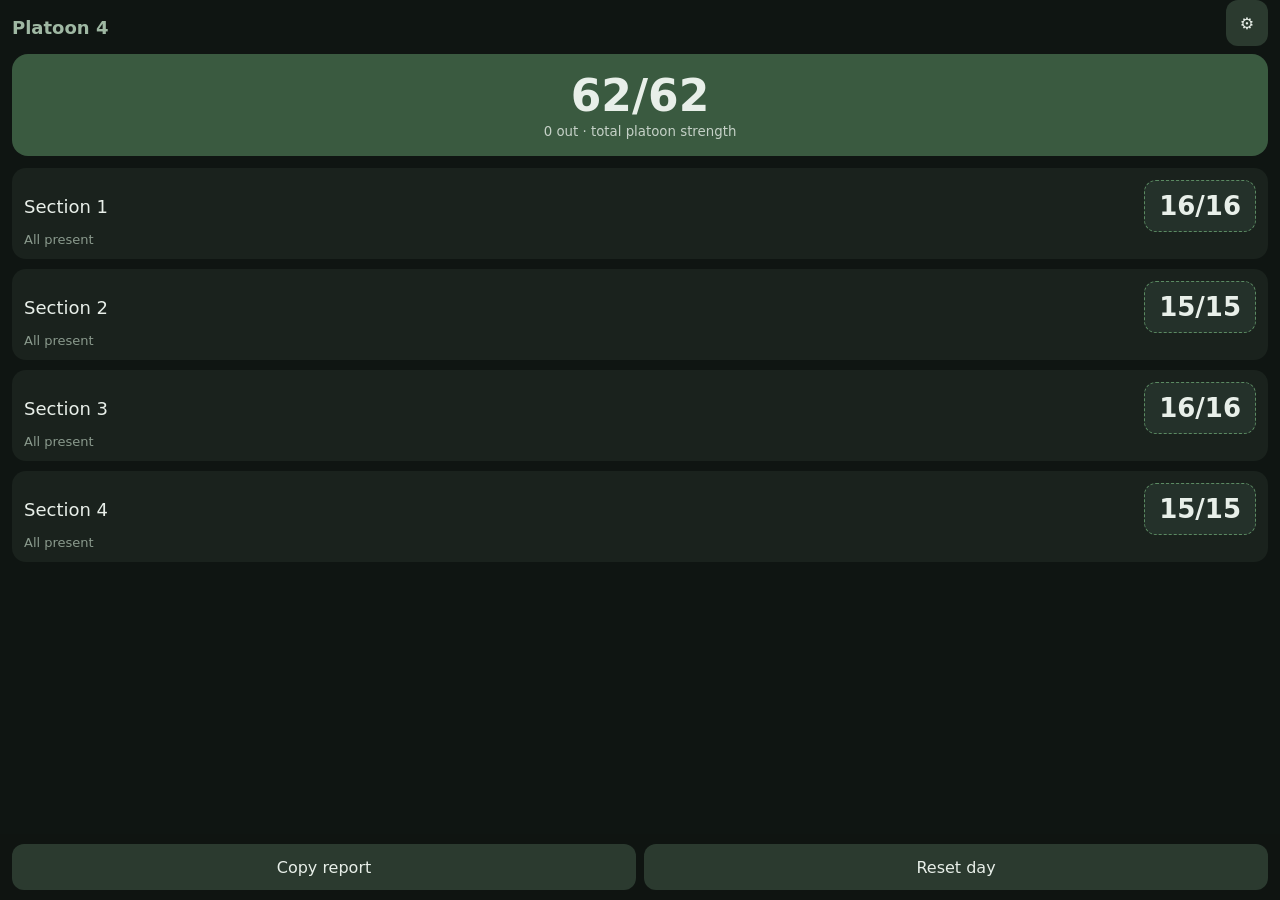
==== index.html @ 99249311 "Replace Remove buttons with trash icons. Replace index.html with the attached page, unchanged.  Co-a" ====
<!DOCTYPE html>
<html lang="en"><head>
<meta charset="utf-8">
<meta name="viewport" content="width=device-width,initial-scale=1,viewport-fit=cover">
<title>Strength Tracker</title>
<meta name="apple-mobile-web-app-capable" content="yes">
<meta name="mobile-web-app-capable" content="yes">
<meta name="apple-mobile-web-app-status-bar-style" content="black-translucent">
<meta name="apple-mobile-web-app-title" content="Strength">
<meta name="theme-color" content="#0f1512">
<link rel="icon" href="data:image/svg+xml,%3Csvg xmlns='http://www.w3.org/2000/svg' viewBox='0 0 100 100'%3E%3Crect width='100' height='100' rx='22' fill='%233a5a40'/%3E%3Ctext x='50' y='66' font-size='46' text-anchor='middle' fill='white' font-family='Arial' font-weight='bold'%3E15/16%3C/text%3E%3C/svg%3E">
<link rel="apple-touch-icon" href="data:image/svg+xml,%3Csvg xmlns='http://www.w3.org/2000/svg' viewBox='0 0 100 100'%3E%3Crect width='100' height='100' fill='%233a5a40'/%3E%3Ctext x='50' y='64' font-size='40' text-anchor='middle' fill='white' font-family='Arial' font-weight='bold'%3E15/16%3C/text%3E%3C/svg%3E">
<style>
*{box-sizing:border-box}body{margin:0;font-family:-apple-system,system-ui,sans-serif;background:#0f1512;color:#e8efe9;padding:env(safe-area-inset-top) 12px 90px}
h1{font-size:18px;margin:12px 0 4px;color:#9fb8a3}
.total{background:#3a5a40;border-radius:16px;padding:16px;text-align:center;margin:8px 0 12px}
.total b{font-size:44px;display:block}.total small{opacity:.8}
.sec{background:#1a221d;border-radius:14px;padding:12px;margin-bottom:10px}
.sh{display:flex;justify-content:space-between;align-items:center;font-size:18px}.sh b{font-size:26px}
.num{font-size:26px;font-weight:700;padding:6px 14px;min-height:52px;background:#24312a;border:1px dashed #5b8a62}
.tag{font-size:11px;background:#8a6d2b;border-radius:8px;padding:2px 6px;margin-left:6px;vertical-align:middle}
.step{display:flex;gap:8px;align-items:center}.step button{flex:0 0 52px;font-size:22px}.step input{text-align:center;font-size:22px}
.out{display:flex;justify-content:space-between;align-items:center;border-top:1px solid #2a352d;padding:8px 0;gap:8px}
.out span{flex:1}.muted{color:#8a9a8d;font-size:13px}
button{font:inherit;border:0;border-radius:12px;padding:12px 14px;min-height:46px;background:#2b3a2f;color:#e8efe9}
button.p{background:#5b8a62;color:#fff;font-weight:600}button.d{background:#6b2b2b}
.bar{position:fixed;left:0;right:0;bottom:0;display:flex;gap:8px;padding:10px 12px calc(10px + env(safe-area-inset-bottom));background:#0f1512ee}
.bar button{flex:1}
input{font:inherit;width:100%;padding:12px;border-radius:12px;border:1px solid #34443a;background:#111813;color:#fff;min-height:46px}
.chips{display:flex;flex-wrap:wrap;gap:8px;margin:10px 0}.chips button{padding:10px 12px}.chips .on{background:#5b8a62}
dialog{background:#1a221d;color:#e8efe9;border:0;border-radius:18px;width:min(94vw,480px);padding:16px}
dialog::backdrop{background:#000a}label{display:block;margin:10px 0 4px;color:#9fb8a3;font-size:14px}
.row{display:flex;gap:8px;align-items:center}.row>*{flex:1}textarea{width:100%;height:110px;font:13px monospace;background:#111813;color:#fff;border-radius:12px;padding:8px}
#toast{position:fixed;top:20px;left:50%;transform:translateX(-50%);background:#5b8a62;padding:10px 18px;border-radius:20px;display:none;z-index:9}
.trash{display:inline-flex;align-items:center;justify-content:center;width:44px;height:44px;padding:0;color:#e5736b}
</style></head><body>
<div class="row"><h1 id="title">Strength Tracker</h1><button style="flex:0" onclick="openSetup()">⚙︎</button></div>
<div class="total"><b id="tot">0/0</b><small id="totsub"></small></div>
<div id="secs"></div>
<div class="bar"><button onclick="copyReport()">Copy report</button><button onclick="resetDay()">Reset day</button></div>
<div id="toast"></div>



<dialog id="edD"><form method="dialog" onsubmit="return false">
<h1 id="edT" style="margin-top:0">Section</h1>
<label>Present</label><div class="step"><button onclick="stepE(-1)">−</button><input id="ep" inputmode="numeric" onchange="setP(this.value)"><button onclick="stepE(1)">+</button><span id="etot" style="flex:0 0 auto;font-size:22px;white-space:nowrap">/ 16</span></div>
<div class="muted" id="eauto" style="margin-top:8px"></div>
<div id="ewarn" style="display:none;margin-top:8px;color:#f0c674;font-weight:600"></div>
<label>Out</label><div id="eout"></div>
<label>Add person</label>
<div class="row"><input id="aid" inputmode="numeric" autocomplete="off" placeholder="Man no. e.g. 10" oninput="idHint()" style="flex:2"><button class="p" onclick="addOut()">Add</button></div>
<div class="muted" id="ahint">&nbsp;</div>
<div class="chips" id="chips"></div>
<input id="aother" placeholder="Other reason" style="display:none">
<div class="row" style="margin-top:14px"><button onclick="clearAdj()">Clear</button><button onclick="edD.close()">Cancel</button><button class="p" onclick="saveEdit()">Save</button></div>
</form></dialog>
<dialog id="setD"><form method="dialog" onsubmit="return false">
<label>Platoon number</label><input id="splt" inputmode="numeric">
<label>Sections (number → total strength)</label><div id="slist"></div>
<button onclick="addSec()" style="margin-top:8px">+ Add section</button>
<label>Share setup code (others paste this into Import)</label>
<textarea id="scode" readonly onclick="this.select()"></textarea>
<div class="row"><button onclick="copyText(scode.value,'Code copied')">Copy code</button><button onclick="doImport()">Import code</button></div>
<div class="row" style="margin-top:14px"><button onclick="setD.close()">Cancel</button><button class="p" onclick="saveSetup()">Save</button></div>
</form></dialog>

<script>
const KEY='strengthTracker.v1',REASONS=['MC','Ammo','Physio','Break','Other'];
let S=load(),reason='MC',tmpSecs=[];
function load(){try{const s=JSON.parse(localStorage.getItem(KEY));if(s&&s.sections)return s}catch(e){}return{platoon:4,sections:[{n:1,total:16},{n:2,total:15},{n:3,total:16},{n:4,total:15}],out:[]}}
function save(){localStorage.setItem(KEY,JSON.stringify(S))}
function esc(t){return String(t).replace(/[&<>"]/g,c=>({'&':'&amp;','<':'&lt;','>':'&gt;','"':'&quot;'}[c]))}
function secOf(id){return +String(id)[1]}
function outsOf(n){return S.out.filter(o=>secOf(o.id)===n)}
function autoP(sec){return Math.max(0,sec.total-outsOf(sec.n).length)}
function present(sec){const a=(S.adj||{})[sec.n],au=autoP(sec);return a==null?au:Math.max(0,Math.min(a,au))}
let edN=null,pend=null;
function curSec(){return S.sections.find(x=>x.n===edN)}
function openEdit(n){edN=n;const s=curSec();pend=present(s);edT.textContent='Section '+n;etot.textContent='/ '+s.total;aid.value='';aother.value='';reason='MC';drawChips();drawEd();edD.showModal()}
function drawEd(){const s=curSec(),au=autoP(s);pend=Math.max(0,Math.min(pend,au));ep.value=pend;eauto.textContent='Auto: '+au;
 const un=au-pend;ewarn.style.display=un>0?'block':'none';ewarn.textContent=un+' not accounted for - add IDs';
 const o=outsOf(edN);eout.innerHTML=o.length?o.map(x=>`<div class="out"><span><b>${esc(x.id)}</b> ${esc(x.reason)}${x.time?` <span class="muted">${esc(x.time)}</span>`:''}</span><button onclick="edBack('${esc(x.id)}')" class="trash" aria-label="Remove" title="Remove"><svg width="20" height="20" viewBox="0 0 24 24" fill="none" stroke="currentColor" stroke-width="2" stroke-linecap="round" stroke-linejoin="round" aria-hidden="true"><path d="M3 6h18"/><path d="M8 6V4a2 2 0 0 1 2-2h4a2 2 0 0 1 2 2v2"/><path d="M19 6l-1 14a2 2 0 0 1-2 2H8a2 2 0 0 1-2-2L5 6"/><path d="M10 11v6"/><path d="M14 11v6"/></svg></button></div>`).join(''):'<div class="muted">Nobody out</div>';idHint()}
function setP(v){pend=Math.max(0,Math.min(parseInt(v)||0,autoP(curSec())));drawEd();if(autoP(curSec())>pend)aid.focus()}
function stepE(d){setP(pend+d)}
function commitAdj(){const s=curSec();S.adj=S.adj||{};if(pend>=autoP(s))delete S.adj[edN];else S.adj[edN]=pend;save();render()}
function saveEdit(){commitAdj();edD.close()}
function clearAdj(){if(S.adj)delete S.adj[edN];pend=autoP(curSec());save();render();drawEd()}
function edId(v){v=v.replace(/\D/g,'');if(v.length===1)v='0'+v;if(v.length===2)v=''+S.platoon+edN+v;else if(v.length===3)v=S.platoon+v;return v.length===4?v:null}
function idHint(){const id=edId(aid.value);let m='&nbsp;';if(id){m=secOf(id)!==edN?'⚠ '+id+' is not section '+edN:id[0]!=String(S.platoon)?'⚠ Not platoon '+S.platoon:`→ ${id}`+(S.out.some(o=>o.id===id)?' (already out)':'')}ahint.innerHTML=m}
function addOut(){const id=edId(aid.value);if(!id)return toast('Enter man number');if(secOf(id)!==edN||id[0]!=String(S.platoon))return toast(id+' is not in section '+edN);if(S.out.some(o=>o.id===id))return toast(id+' already out');
 const r=reason==='Other'?(aother.value.trim()||'Other'):reason.toLowerCase();const s=curSec(),un=autoP(s)-pend;
 S.out.push({id,reason:r,time:''});S.out.sort((a,b)=>a.id.localeCompare(b.id));
 if(un<=0)pend=autoP(s); /* no unaccounted slot: present drops by 1 */
 commitAdj();aid.value='';aother.value='';drawEd();aid.focus()}
function edBack(id){const s=curSec(),un=autoP(s)-pend;S.out=S.out.filter(o=>o.id!==id);if(un<=0)pend=autoP(s);else pend+=0;pend=Math.min(pend+1,autoP(s));commitAdj();drawEd()}
function totals(){let p=0,t=0;S.sections.forEach(s=>{p+=present(s);t+=s.total});return[p,t]}
function render(){
 title.textContent='Platoon '+S.platoon;const[p,t]=totals();tot.textContent=p+'/'+t;totsub.textContent=(t-p)+' out · total platoon strength';
 secs.innerHTML=S.sections.map(s=>{const outs=S.out.filter(o=>secOf(o.id)===s.n);
 return `<div class="sec"><div class="sh"><span>Section ${s.n}${(S.adj||{})[s.n]!=null?'<span class="tag">edited</span>':''}</span><button class="num" onclick="openEdit(${s.n})">${present(s)}/${s.total}</button></div>`+
 (outs.length?outs.map(o=>`<div class="out"><span><b>${esc(o.id)}</b> ${esc(o.reason)}${o.time?` <span class="muted">${esc(o.time)}</span>`:''}</span><button onclick="back('${esc(o.id)}')" class="trash" aria-label="Remove" title="Remove"><svg width="20" height="20" viewBox="0 0 24 24" fill="none" stroke="currentColor" stroke-width="2" stroke-linecap="round" stroke-linejoin="round" aria-hidden="true"><path d="M3 6h18"/><path d="M8 6V4a2 2 0 0 1 2-2h4a2 2 0 0 1 2 2v2"/><path d="M19 6l-1 14a2 2 0 0 1-2 2H8a2 2 0 0 1-2-2L5 6"/><path d="M10 11v6"/><path d="M14 11v6"/></svg></button></div>`).join(''):'')+(present(s)<autoP(s)?`<div class="muted" style="color:#f0c674">${autoP(s)-present(s)} unaccounted (edited)</div>`:(outs.length?'':'<div class="muted">All present</div>'))+'</div>'}).join('')}
function drawChips(){chips.innerHTML=REASONS.map(r=>`<button class="${r===reason?'on':''}" onclick="reason='${r}';drawChips()">${r}</button>`).join('');aother.style.display=reason==='Other'?'block':'none'}
 const r=reason==='Other'?(aother.value.trim()||'Other'):reason.toLowerCase();
function back(id){S.out=S.out.filter(o=>o.id!==id);save();render()}
function report(){const lines=S.sections.map(s=>{const outs=S.out.filter(o=>secOf(o.id)===s.n);let l=present(s)+'/'+s.total;if(outs.length){const g=[];outs.forEach(o=>{const r=o.reason+(o.time?' ('+o.time+')':'');let e=g.find(x=>x.r===r);e?e.ids.push(o.id):g.push({r,ids:[o.id]})});l+=' - '+g.map(x=>x.ids.join(', ')+' '+x.r).join(', ')}return l});
 const[p,t]=totals(),d=new Date(),pad=n=>String(n).padStart(2,'0');
 return lines.join('\n')+`\n\nTotal: ${p}/${t}\n${pad(d.getDate())}/${pad(d.getMonth()+1)} ${pad(d.getHours())}${pad(d.getMinutes())}hrs`}
async function copyText(t,msg){try{await navigator.clipboard.writeText(t)}catch(e){const a=document.createElement('textarea');a.value=t;document.body.appendChild(a);a.select();document.execCommand('copy');a.remove()}toast(msg)}
async function copyReport(){const t=report();await copyText(t,'Report copied');if(navigator.share){try{await navigator.share({text:t})}catch(e){}}}
function resetDay(){if(confirm('Mark everyone present? Setup is kept.')){S.out=[];S.adj={};save();render()}}
function code(){return btoa(JSON.stringify({p:S.platoon,s:S.sections.map(s=>[s.n,s.total])}))}
function openSetup(){splt.value=S.platoon;tmpSecs=S.sections.map(s=>({...s}));drawSecs();scode.value=code();setD.showModal()}
function drawSecs(){slist.innerHTML=tmpSecs.map((s,i)=>`<div class="row" style="margin:6px 0"><input inputmode="numeric" value="${s.n}" onchange="tmpSecs[${i}].n=+this.value"><input inputmode="numeric" value="${s.total}" onchange="tmpSecs[${i}].total=+this.value"><button class="d" style="flex:0" onclick="tmpSecs.splice(${i},1);drawSecs()">✕</button></div>`).join('')}
function addSec(){tmpSecs.push({n:(tmpSecs.length?Math.max(...tmpSecs.map(s=>s.n)):0)+1,total:15});drawSecs()}
function saveSetup(){const p=parseInt(splt.value);if(!(p>=1&&p<=9))return toast('Platoon must be 1-9');const secsOk=tmpSecs.filter(s=>s.n>=1&&s.n<=9&&s.total>0).sort((a,b)=>a.n-b.n);
 S.platoon=p;S.sections=secsOk;S.out=S.out.filter(o=>String(o.id)[0]==String(p)&&secsOk.some(s=>s.n===secOf(o.id)));save();render();setD.close()}
function applyCode(c){c=c.trim();let o;try{o=JSON.parse(c)}catch(e){o=JSON.parse(atob(c))}
 if(o.platoon){S.platoon=o.platoon;S.sections=o.sections}else{S.platoon=o.p;S.sections=o.s.map(([n,total])=>({n,total}))}S.out=[];save();render()}
function doImport(){const c=prompt('Paste setup code');if(!c)return;try{applyCode(c);setD.close();toast('Setup loaded')}catch(e){toast('Invalid code')}}
function toast(m){const t=document.getElementById('toast');t.textContent=m;t.style.display='block';clearTimeout(t._h);t._h=setTimeout(()=>t.style.display='none',1600)}
render();
</script></body></html>
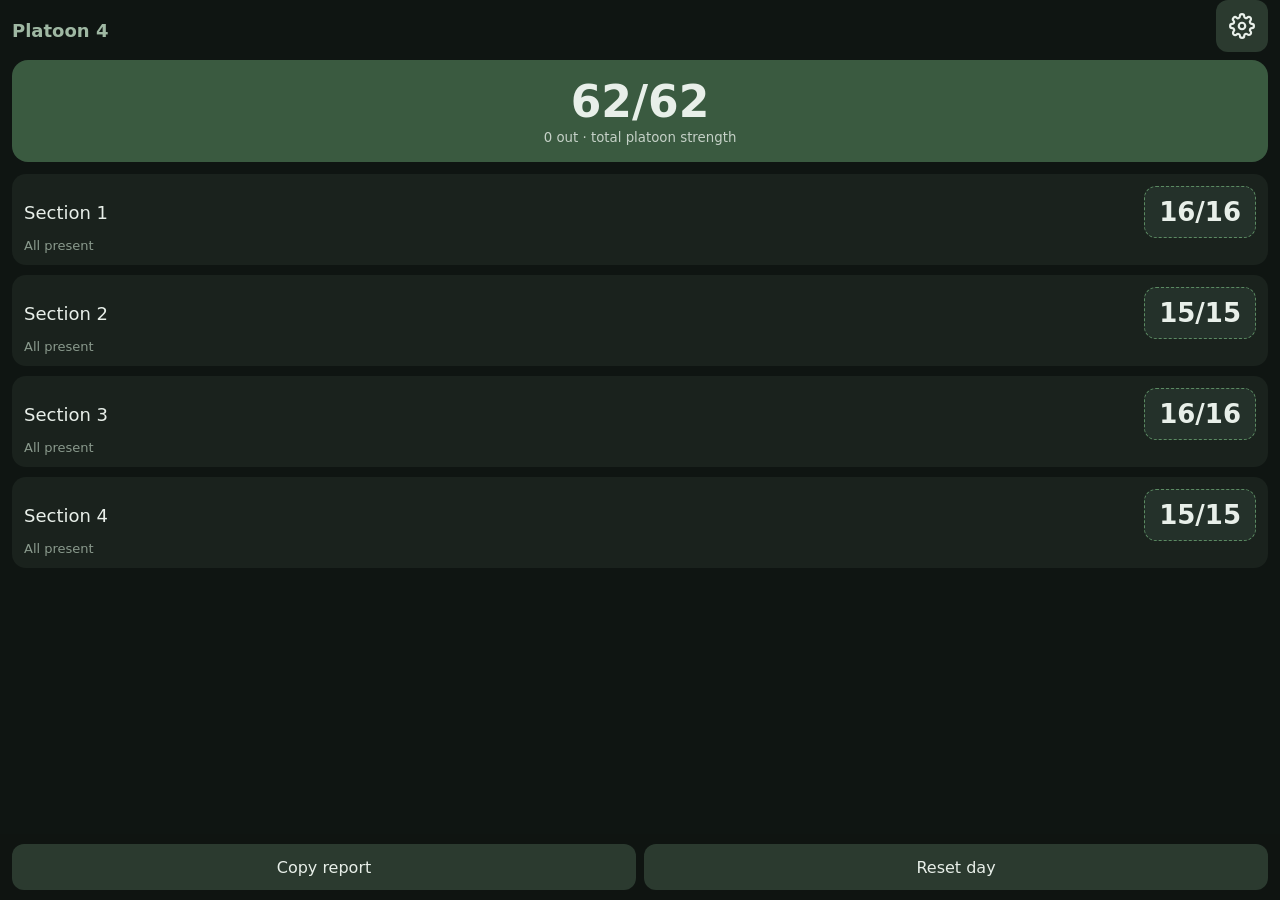
==== commit 457957e8: "Replace the settings character with a 52px gear icon. Replace index.html with the newer attached pag" ====
--- a/index.html
+++ b/index.html
@@ -33,8 +33,11 @@
 .row{display:flex;gap:8px;align-items:center}.row>*{flex:1}textarea{width:100%;height:110px;font:13px monospace;background:#111813;color:#fff;border-radius:12px;padding:8px}
 #toast{position:fixed;top:20px;left:50%;transform:translateX(-50%);background:#5b8a62;padding:10px 18px;border-radius:20px;display:none;z-index:9}
 .trash{display:inline-flex;align-items:center;justify-content:center;width:44px;height:44px;padding:0;color:#e5736b}
+.share{margin-top:16px;border-top:1px solid #2a3a2e;padding-top:12px}.share summary{cursor:pointer;color:#9fb8a4;padding:8px 0;font-size:15px}
+.nw{white-space:nowrap;font-size:15px;padding-left:6px;padding-right:6px}
+.gear{flex:0 0 52px;width:52px;height:52px;padding:0;display:inline-flex;align-items:center;justify-content:center}
 </style></head><body>
-<div class="row"><h1 id="title">Strength Tracker</h1><button style="flex:0" onclick="openSetup()">⚙︎</button></div>
+<div class="row"><h1 id="title">Strength Tracker</h1><button class="gear" aria-label="Settings" onclick="openSetup()"><svg width="26" height="26" viewBox="0 0 24 24" fill="none" stroke="currentColor" stroke-width="2" stroke-linecap="round" stroke-linejoin="round" aria-hidden="true"><circle cx="12" cy="12" r="3"/><path d="M19.4 15a1.65 1.65 0 0 0 .33 1.82l.06.06a2 2 0 1 1-2.83 2.83l-.06-.06a1.65 1.65 0 0 0-1.82-.33 1.65 1.65 0 0 0-1 1.51V21a2 2 0 1 1-4 0v-.09A1.65 1.65 0 0 0 9 19.4a1.65 1.65 0 0 0-1.82.33l-.06.06a2 2 0 1 1-2.83-2.83l.06-.06A1.65 1.65 0 0 0 4.68 15a1.65 1.65 0 0 0-1.51-1H3a2 2 0 1 1 0-4h.09A1.65 1.65 0 0 0 4.6 9a1.65 1.65 0 0 0-.33-1.82l-.06-.06a2 2 0 1 1 2.83-2.83l.06.06A1.65 1.65 0 0 0 9 4.68a1.65 1.65 0 0 0 1-1.51V3a2 2 0 1 1 4 0v.09a1.65 1.65 0 0 0 1 1.51 1.65 1.65 0 0 0 1.82-.33l.06-.06a2 2 0 1 1 2.83 2.83l-.06.06A1.65 1.65 0 0 0 19.4 9a1.65 1.65 0 0 0 1.51 1H21a2 2 0 1 1 0 4h-.09a1.65 1.65 0 0 0-1.51 1z"/></svg></button></div>
 <div class="total"><b id="tot">0/0</b><small id="totsub"></small></div>
 <div id="secs"></div>
 <div class="bar"><button onclick="copyReport()">Copy report</button><button onclick="resetDay()">Reset day</button></div>
@@ -53,15 +56,15 @@
 <div class="muted" id="ahint">&nbsp;</div>
 <div class="chips" id="chips"></div>
 <input id="aother" placeholder="Other reason" style="display:none">
-<div class="row" style="margin-top:14px"><button onclick="clearAdj()">Clear</button><button onclick="edD.close()">Cancel</button><button class="p" onclick="saveEdit()">Save</button></div>
+<div class="row" style="margin-top:14px"><button class="nw" onclick="clearAdj()">Reset section</button><button onclick="edD.close()">Cancel</button><button class="p" onclick="saveEdit()">Save</button></div>
 </form></dialog>
 <dialog id="setD"><form method="dialog" onsubmit="return false">
 <label>Platoon number</label><input id="splt" inputmode="numeric">
 <label>Sections (number → total strength)</label><div id="slist"></div>
 <button onclick="addSec()" style="margin-top:8px">+ Add section</button>
-<label>Share setup code (others paste this into Import)</label>
+<details class="share"><summary>Share with other ICs</summary><label>Setup code (others paste this into Import)</label>
 <textarea id="scode" readonly onclick="this.select()"></textarea>
-<div class="row"><button onclick="copyText(scode.value,'Code copied')">Copy code</button><button onclick="doImport()">Import code</button></div>
+<div class="row"><button type="button" onclick="copyText(scode.value,'Code copied')">Copy code</button><button type="button" onclick="doImport()">Import code</button></div></details>
 <div class="row" style="margin-top:14px"><button onclick="setD.close()">Cancel</button><button class="p" onclick="saveSetup()">Save</button></div>
 </form></dialog>
 
@@ -85,7 +88,7 @@
 function stepE(d){setP(pend+d)}
 function commitAdj(){const s=curSec();S.adj=S.adj||{};if(pend>=autoP(s))delete S.adj[edN];else S.adj[edN]=pend;save();render()}
 function saveEdit(){commitAdj();edD.close()}
-function clearAdj(){if(S.adj)delete S.adj[edN];pend=autoP(curSec());save();render();drawEd()}
+function clearAdj(){if(!confirm('Reset Section '+edN+' to full strength and remove everyone out?'))return;const rm=outsOf(edN);S.out=S.out.filter(o=>!rm.includes(o));if(S.adj)delete S.adj[edN];pend=autoP(curSec());save();render();drawEd()}
 function edId(v){v=v.replace(/\D/g,'');if(v.length===1)v='0'+v;if(v.length===2)v=''+S.platoon+edN+v;else if(v.length===3)v=S.platoon+v;return v.length===4?v:null}
 function idHint(){const id=edId(aid.value);let m='&nbsp;';if(id){m=secOf(id)!==edN?'⚠ '+id+' is not section '+edN:id[0]!=String(S.platoon)?'⚠ Not platoon '+S.platoon:`→ ${id}`+(S.out.some(o=>o.id===id)?' (already out)':'')}ahint.innerHTML=m}
 function addOut(){const id=edId(aid.value);if(!id)return toast('Enter man number');if(secOf(id)!==edN||id[0]!=String(S.platoon))return toast(id+' is not in section '+edN);if(S.out.some(o=>o.id===id))return toast(id+' already out');
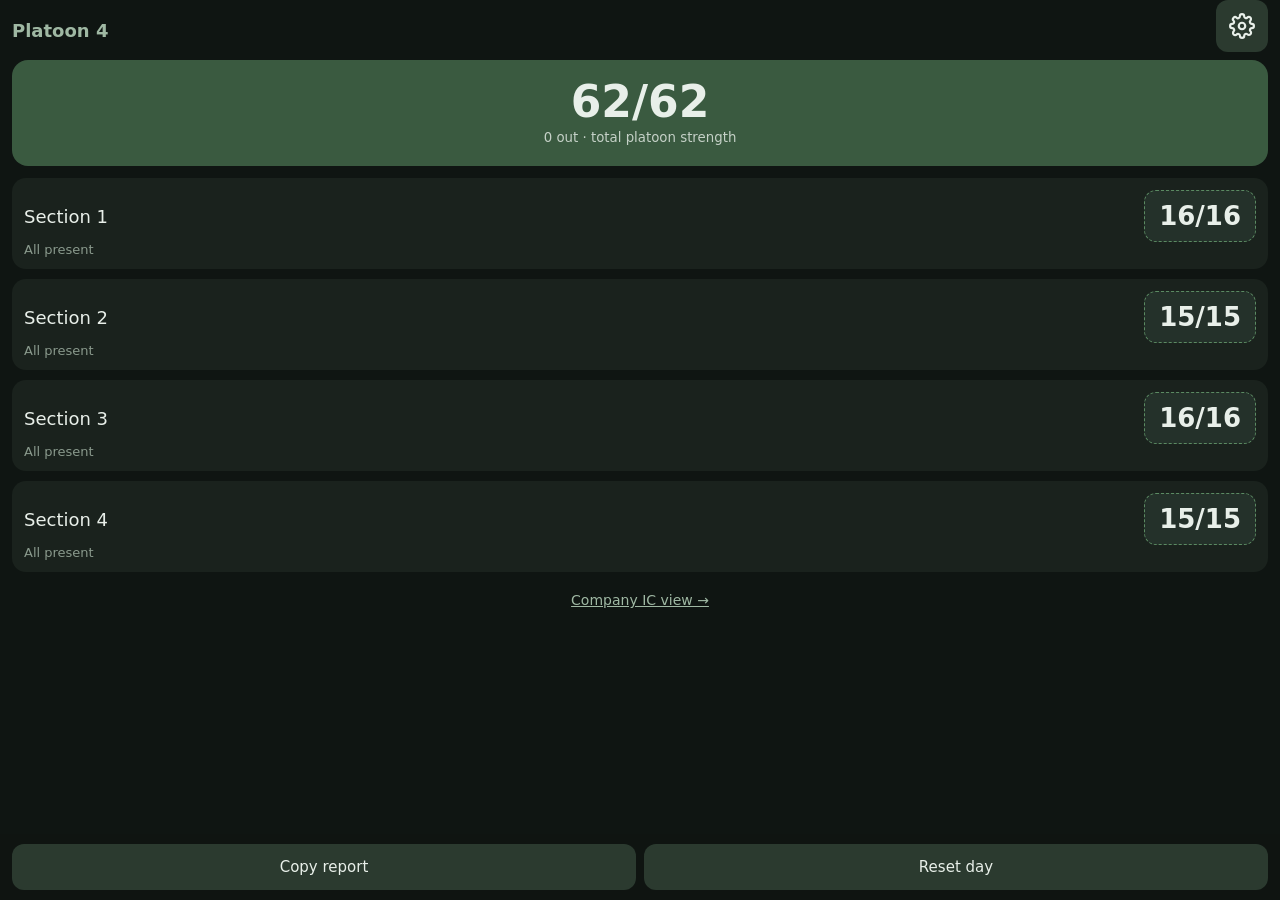
==== commit 202cc06a: "Add the company IC view and Send to company. Replace index.html and add company.html from the attach" ====
--- a/index.html
+++ b/index.html
@@ -25,7 +25,7 @@
 button{font:inherit;border:0;border-radius:12px;padding:12px 14px;min-height:46px;background:#2b3a2f;color:#e8efe9}
 button.p{background:#5b8a62;color:#fff;font-weight:600}button.d{background:#6b2b2b}
 .bar{position:fixed;left:0;right:0;bottom:0;display:flex;gap:8px;padding:10px 12px calc(10px + env(safe-area-inset-bottom));background:#0f1512ee}
-.bar button{flex:1}
+.bar button{flex:1;padding:12px 8px;font-size:15px}
 input{font:inherit;width:100%;padding:12px;border-radius:12px;border:1px solid #34443a;background:#111813;color:#fff;min-height:46px}
 .chips{display:flex;flex-wrap:wrap;gap:8px;margin:10px 0}.chips button{padding:10px 12px}.chips .on{background:#5b8a62}
 dialog{background:#1a221d;color:#e8efe9;border:0;border-radius:18px;width:min(94vw,480px);padding:16px}
@@ -35,12 +35,14 @@
 .trash{display:inline-flex;align-items:center;justify-content:center;width:44px;height:44px;padding:0;color:#e5736b}
 .share{margin-top:16px;border-top:1px solid #2a3a2e;padding-top:12px}.share summary{cursor:pointer;color:#9fb8a4;padding:8px 0;font-size:15px}
 .nw{white-space:nowrap;font-size:15px;padding-left:6px;padding-right:6px}
+.foot{text-align:center;margin:18px 0 8px}.foot a{color:#9fb8a3;font-size:14px}#sendSt{text-align:center;margin-top:-4px}
 .gear{flex:0 0 52px;width:52px;height:52px;padding:0;display:inline-flex;align-items:center;justify-content:center}
 </style></head><body>
 <div class="row"><h1 id="title">Strength Tracker</h1><button class="gear" aria-label="Settings" onclick="openSetup()"><svg width="26" height="26" viewBox="0 0 24 24" fill="none" stroke="currentColor" stroke-width="2" stroke-linecap="round" stroke-linejoin="round" aria-hidden="true"><circle cx="12" cy="12" r="3"/><path d="M19.4 15a1.65 1.65 0 0 0 .33 1.82l.06.06a2 2 0 1 1-2.83 2.83l-.06-.06a1.65 1.65 0 0 0-1.82-.33 1.65 1.65 0 0 0-1 1.51V21a2 2 0 1 1-4 0v-.09A1.65 1.65 0 0 0 9 19.4a1.65 1.65 0 0 0-1.82.33l-.06.06a2 2 0 1 1-2.83-2.83l.06-.06A1.65 1.65 0 0 0 4.68 15a1.65 1.65 0 0 0-1.51-1H3a2 2 0 1 1 0-4h.09A1.65 1.65 0 0 0 4.6 9a1.65 1.65 0 0 0-.33-1.82l-.06-.06a2 2 0 1 1 2.83-2.83l.06.06A1.65 1.65 0 0 0 9 4.68a1.65 1.65 0 0 0 1-1.51V3a2 2 0 1 1 4 0v.09a1.65 1.65 0 0 0 1 1.51 1.65 1.65 0 0 0 1.82-.33l.06-.06a2 2 0 1 1 2.83 2.83l-.06.06A1.65 1.65 0 0 0 19.4 9a1.65 1.65 0 0 0 1.51 1H21a2 2 0 1 1 0 4h-.09a1.65 1.65 0 0 0-1.51 1z"/></svg></button></div>
-<div class="total"><b id="tot">0/0</b><small id="totsub"></small></div>
+<div class="total"><b id="tot">0/0</b><small id="totsub"></small><div id="sendSt" class="muted" style="color:#d6e4d8;margin-top:4px"></div></div>
 <div id="secs"></div>
-<div class="bar"><button onclick="copyReport()">Copy report</button><button onclick="resetDay()">Reset day</button></div>
+<div class="foot"><a href="company.html">Company IC view →</a></div>
+<div class="bar"><button onclick="copyReport()">Copy report</button><button id="sendB" class="p" style="display:none" onclick="sendCompany()">Send to company</button><button onclick="resetDay()">Reset day</button></div>
 <div id="toast"></div>
 
 
@@ -65,6 +67,7 @@
 <details class="share"><summary>Share with other ICs</summary><label>Setup code (others paste this into Import)</label>
 <textarea id="scode" readonly onclick="this.select()"></textarea>
 <div class="row"><button type="button" onclick="copyText(scode.value,'Code copied')">Copy code</button><button type="button" onclick="doImport()">Import code</button></div></details>
+<details class="share"><summary>Company link</summary><label>Company code (same code for all 4 platoons and the company IC, min 6 characters)</label><input id="scomp" autocomplete="off" autocapitalize="off" placeholder="e.g. ask your company IC"><div class="muted" style="margin-top:6px">When set, a “Send to company” button appears. Nothing is sent automatically.</div></details>
 <div class="row" style="margin-top:14px"><button onclick="setD.close()">Cancel</button><button class="p" onclick="saveSetup()">Save</button></div>
 </form></dialog>
 
@@ -99,6 +102,7 @@
 function edBack(id){const s=curSec(),un=autoP(s)-pend;S.out=S.out.filter(o=>o.id!==id);if(un<=0)pend=autoP(s);else pend+=0;pend=Math.min(pend+1,autoP(s));commitAdj();drawEd()}
 function totals(){let p=0,t=0;S.sections.forEach(s=>{p+=present(s);t+=s.total});return[p,t]}
 function render(){
+ sendB.style.display=S.company?'':'none';
  title.textContent='Platoon '+S.platoon;const[p,t]=totals();tot.textContent=p+'/'+t;totsub.textContent=(t-p)+' out · total platoon strength';
  secs.innerHTML=S.sections.map(s=>{const outs=S.out.filter(o=>secOf(o.id)===s.n);
  return `<div class="sec"><div class="sh"><span>Section ${s.n}${(S.adj||{})[s.n]!=null?'<span class="tag">edited</span>':''}</span><button class="num" onclick="openEdit(${s.n})">${present(s)}/${s.total}</button></div>`+
@@ -113,14 +117,22 @@
 async function copyReport(){const t=report();await copyText(t,'Report copied');if(navigator.share){try{await navigator.share({text:t})}catch(e){}}}
 function resetDay(){if(confirm('Mark everyone present? Setup is kept.')){S.out=[];S.adj={};save();render()}}
 function code(){return btoa(JSON.stringify({p:S.platoon,s:S.sections.map(s=>[s.n,s.total])}))}
-function openSetup(){splt.value=S.platoon;tmpSecs=S.sections.map(s=>({...s}));drawSecs();scode.value=code();setD.showModal()}
+function openSetup(){splt.value=S.platoon;scomp.value=S.company||'';tmpSecs=S.sections.map(s=>({...s}));drawSecs();scode.value=code();setD.showModal()}
 function drawSecs(){slist.innerHTML=tmpSecs.map((s,i)=>`<div class="row" style="margin:6px 0"><input inputmode="numeric" value="${s.n}" onchange="tmpSecs[${i}].n=+this.value"><input inputmode="numeric" value="${s.total}" onchange="tmpSecs[${i}].total=+this.value"><button class="d" style="flex:0" onclick="tmpSecs.splice(${i},1);drawSecs()">✕</button></div>`).join('')}
 function addSec(){tmpSecs.push({n:(tmpSecs.length?Math.max(...tmpSecs.map(s=>s.n)):0)+1,total:15});drawSecs()}
-function saveSetup(){const p=parseInt(splt.value);if(!(p>=1&&p<=9))return toast('Platoon must be 1-9');const secsOk=tmpSecs.filter(s=>s.n>=1&&s.n<=9&&s.total>0).sort((a,b)=>a.n-b.n);
+function saveSetup(){const p=parseInt(splt.value);if(!(p>=1&&p<=9))return toast('Platoon must be 1-9');const cc=scomp.value.trim();if(cc&&cc.length<6)return toast('Company code: min 6 characters');S.company=cc;const secsOk=tmpSecs.filter(s=>s.n>=1&&s.n<=9&&s.total>0).sort((a,b)=>a.n-b.n);
  S.platoon=p;S.sections=secsOk;S.out=S.out.filter(o=>String(o.id)[0]==String(p)&&secsOk.some(s=>s.n===secOf(o.id)));save();render();setD.close()}
 function applyCode(c){c=c.trim();let o;try{o=JSON.parse(c)}catch(e){o=JSON.parse(atob(c))}
  if(o.platoon){S.platoon=o.platoon;S.sections=o.sections}else{S.platoon=o.p;S.sections=o.s.map(([n,total])=>({n,total}))}S.out=[];save();render()}
 function doImport(){const c=prompt('Paste setup code');if(!c)return;try{applyCode(c);setD.close();toast('Setup loaded')}catch(e){toast('Invalid code')}}
 function toast(m){const t=document.getElementById('toast');t.textContent=m;t.style.display='block';clearTimeout(t._h);t._h=setTimeout(()=>t.style.display='none',1600)}
+const SB='https://vxyeipqfvgyoupecqudb.supabase.co',SBK='sb_publishable_xHaz5dPwP7JCeumZIuiXbA_-hFNGgaR';
+function snapshot(){return{platoon:S.platoon,sections:S.sections.map(s=>({n:s.n,total:s.total,present:present(s),outs:outsOf(s.n).map(o=>({id:o.id,reason:o.reason}))})),report:report()}}
+async function sendCompany(){if(!S.company)return;sendB.disabled=true;sendSt.textContent='Sending…';
+ try{const r=await fetch(SB+'/rest/v1/rpc/send_snapshot',{method:'POST',headers:{apikey:SBK,'Content-Type':'application/json'},body:JSON.stringify({code:S.company,platoon:S.platoon,payload:snapshot()})});
+ if(!r.ok){let m='Send failed';try{m=(await r.json()).message||m}catch(e){}throw new Error(m)}
+ const d=new Date(),pad=n=>String(n).padStart(2,'0');sendSt.textContent='Sent '+pad(d.getHours())+':'+pad(d.getMinutes());toast('Sent to company')}
+ catch(e){sendSt.textContent='⚠ Not sent: '+(e.message&&e.message!=='Failed to fetch'?e.message:'no signal?');toast('Not sent')}
+ sendB.disabled=false}
 render();
 </script></body></html>
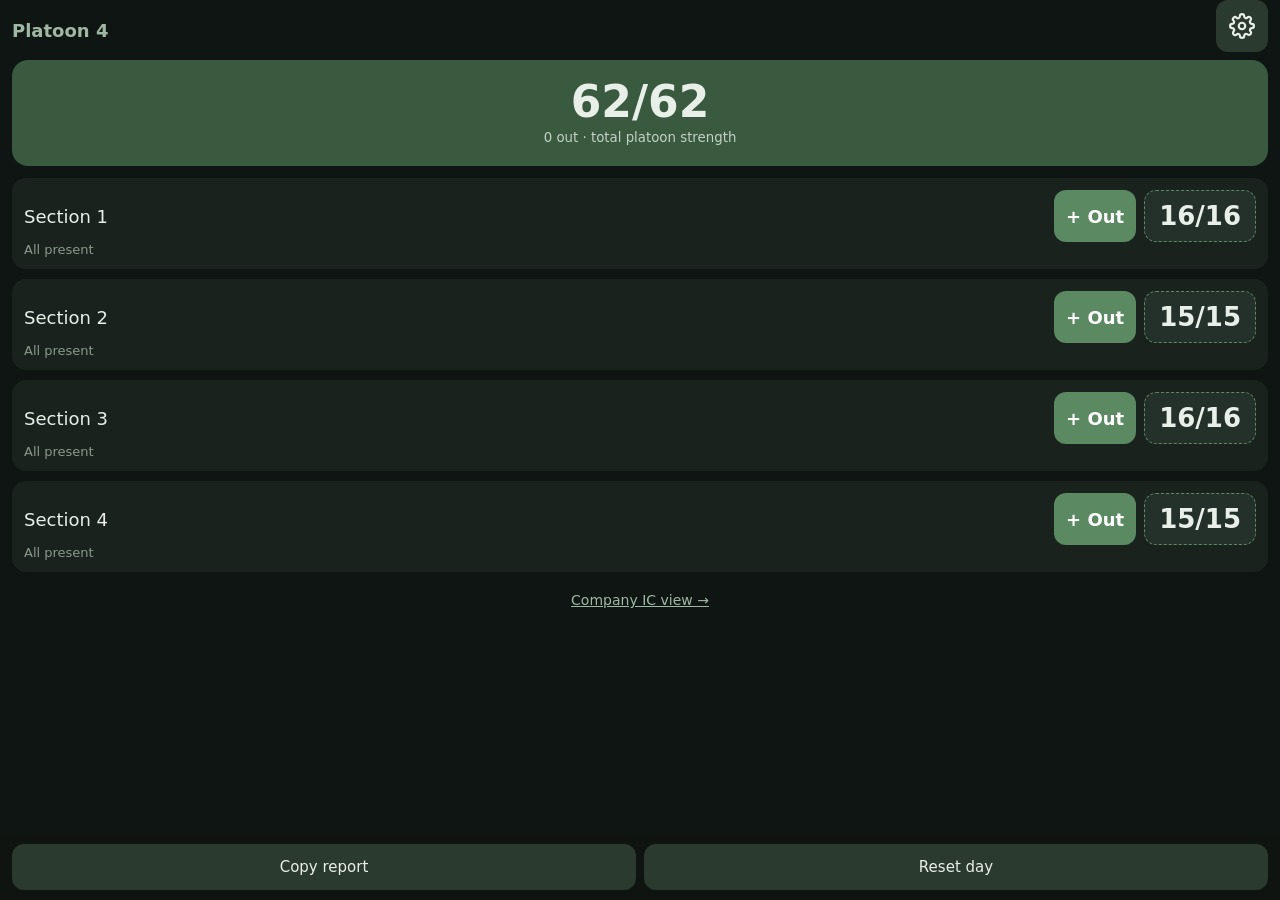
==== commit 1e993afe: "Log company absences by reason and surface platoon + Out. Tapping a platoon opens a local absence po" ====
--- a/index.html
+++ b/index.html
@@ -28,7 +28,9 @@
 .bar button{flex:1;padding:12px 8px;font-size:15px}
 input{font:inherit;width:100%;padding:12px;border-radius:12px;border:1px solid #34443a;background:#111813;color:#fff;min-height:46px}
 .chips{display:flex;flex-wrap:wrap;gap:8px;margin:10px 0}.chips button{padding:10px 12px}.chips .on{background:#5b8a62}
-dialog{background:#1a221d;color:#e8efe9;border:0;border-radius:18px;width:min(94vw,480px);padding:16px}
+dialog{background:#1a221d;color:#e8efe9;border:0;border-radius:18px;width:min(94vw,480px);max-height:calc(100dvh - 110px);margin:12px auto 88px;overflow:auto;padding:16px}
+.acts{display:flex;gap:8px;align-items:center}
+.outbtn{flex:0 0 auto;min-height:52px;padding:6px 12px;font-weight:700;background:#5b8a62;color:#fff;white-space:nowrap}
 dialog::backdrop{background:#000a}label{display:block;margin:10px 0 4px;color:#9fb8a3;font-size:14px}
 .row{display:flex;gap:8px;align-items:center}.row>*{flex:1}textarea{width:100%;height:110px;font:13px monospace;background:#111813;color:#fff;border-radius:12px;padding:8px}
 #toast{position:fixed;top:20px;left:50%;transform:translateX(-50%);background:#5b8a62;padding:10px 18px;border-radius:20px;display:none;z-index:9}
@@ -54,7 +56,7 @@
 <div id="ewarn" style="display:none;margin-top:8px;color:#f0c674;font-weight:600"></div>
 <label>Out</label><div id="eout"></div>
 <label>Add person</label>
-<div class="row"><input id="aid" inputmode="numeric" autocomplete="off" placeholder="Man no. e.g. 10" oninput="idHint()" style="flex:2"><button class="p" onclick="addOut()">Add</button></div>
+<div class="row"><input id="aid" inputmode="numeric" autocomplete="off" placeholder="Man no. e.g. 10" oninput="idHint()" style="flex:2"><button class="p" onclick="addOut()">+ Out</button></div>
 <div class="muted" id="ahint">&nbsp;</div>
 <div class="chips" id="chips"></div>
 <input id="aother" placeholder="Other reason" style="display:none">
@@ -105,7 +107,7 @@
  sendB.style.display=S.company?'':'none';
  title.textContent='Platoon '+S.platoon;const[p,t]=totals();tot.textContent=p+'/'+t;totsub.textContent=(t-p)+' out · total platoon strength';
  secs.innerHTML=S.sections.map(s=>{const outs=S.out.filter(o=>secOf(o.id)===s.n);
- return `<div class="sec"><div class="sh"><span>Section ${s.n}${(S.adj||{})[s.n]!=null?'<span class="tag">edited</span>':''}</span><button class="num" onclick="openEdit(${s.n})">${present(s)}/${s.total}</button></div>`+
+ return `<div class="sec"><div class="sh"><span>Section ${s.n}${(S.adj||{})[s.n]!=null?'<span class="tag">edited</span>':''}</span><span class="acts"><button type="button" class="outbtn" onclick="openEdit(${s.n})">+ Out</button><button type="button" class="num" onclick="openEdit(${s.n})" aria-label="Section ${s.n} strength">${present(s)}/${s.total}</button></span></div>`+
  (outs.length?outs.map(o=>`<div class="out"><span><b>${esc(o.id)}</b> ${esc(o.reason)}${o.time?` <span class="muted">${esc(o.time)}</span>`:''}</span><button onclick="back('${esc(o.id)}')" class="trash" aria-label="Remove" title="Remove"><svg width="20" height="20" viewBox="0 0 24 24" fill="none" stroke="currentColor" stroke-width="2" stroke-linecap="round" stroke-linejoin="round" aria-hidden="true"><path d="M3 6h18"/><path d="M8 6V4a2 2 0 0 1 2-2h4a2 2 0 0 1 2 2v2"/><path d="M19 6l-1 14a2 2 0 0 1-2 2H8a2 2 0 0 1-2-2L5 6"/><path d="M10 11v6"/><path d="M14 11v6"/></svg></button></div>`).join(''):'')+(present(s)<autoP(s)?`<div class="muted" style="color:#f0c674">${autoP(s)-present(s)} unaccounted (edited)</div>`:(outs.length?'':'<div class="muted">All present</div>'))+'</div>'}).join('')}
 function drawChips(){chips.innerHTML=REASONS.map(r=>`<button class="${r===reason?'on':''}" onclick="reason='${r}';drawChips()">${r}</button>`).join('');aother.style.display=reason==='Other'?'block':'none'}
  const r=reason==='Other'?(aother.value.trim()||'Other'):reason.toLowerCase();
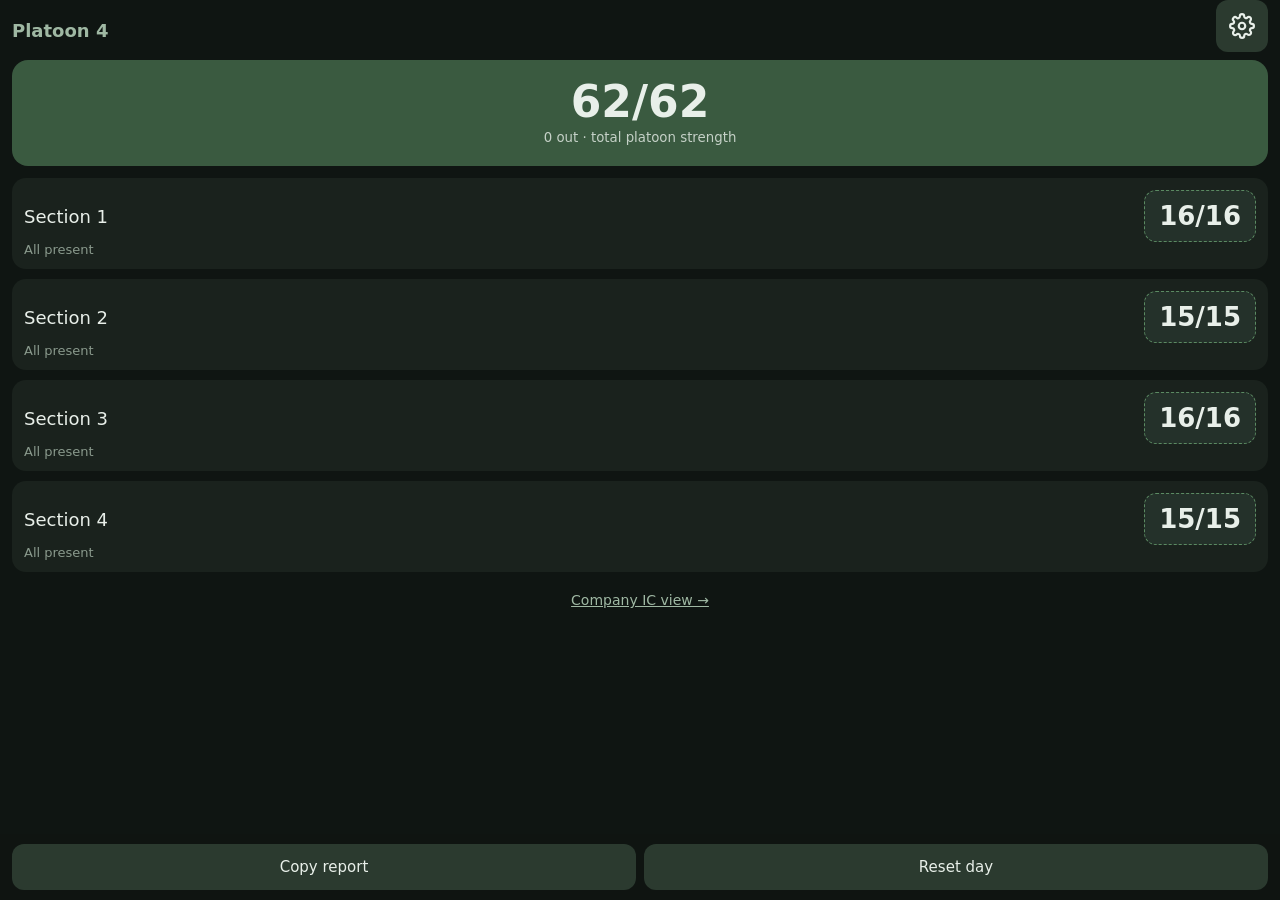
==== commit de6624bb: "Keep one-tap platoon counting and separate the reason chips. The company card still uses the large m" ====
--- a/index.html
+++ b/index.html
@@ -28,9 +28,7 @@
 .bar button{flex:1;padding:12px 8px;font-size:15px}
 input{font:inherit;width:100%;padding:12px;border-radius:12px;border:1px solid #34443a;background:#111813;color:#fff;min-height:46px}
 .chips{display:flex;flex-wrap:wrap;gap:8px;margin:10px 0}.chips button{padding:10px 12px}.chips .on{background:#5b8a62}
-dialog{background:#1a221d;color:#e8efe9;border:0;border-radius:18px;width:min(94vw,480px);max-height:calc(100dvh - 110px);margin:12px auto 88px;overflow:auto;padding:16px}
-.acts{display:flex;gap:8px;align-items:center}
-.outbtn{flex:0 0 auto;min-height:52px;padding:6px 12px;font-weight:700;background:#5b8a62;color:#fff;white-space:nowrap}
+dialog{background:#1a221d;color:#e8efe9;border:0;border-radius:18px;width:min(94vw,480px);padding:16px}
 dialog::backdrop{background:#000a}label{display:block;margin:10px 0 4px;color:#9fb8a3;font-size:14px}
 .row{display:flex;gap:8px;align-items:center}.row>*{flex:1}textarea{width:100%;height:110px;font:13px monospace;background:#111813;color:#fff;border-radius:12px;padding:8px}
 #toast{position:fixed;top:20px;left:50%;transform:translateX(-50%);background:#5b8a62;padding:10px 18px;border-radius:20px;display:none;z-index:9}
@@ -56,7 +54,7 @@
 <div id="ewarn" style="display:none;margin-top:8px;color:#f0c674;font-weight:600"></div>
 <label>Out</label><div id="eout"></div>
 <label>Add person</label>
-<div class="row"><input id="aid" inputmode="numeric" autocomplete="off" placeholder="Man no. e.g. 10" oninput="idHint()" style="flex:2"><button class="p" onclick="addOut()">+ Out</button></div>
+<div class="row"><input id="aid" inputmode="numeric" autocomplete="off" placeholder="Man no. e.g. 10" oninput="idHint()" style="flex:2"><button class="p" onclick="addOut()">Add</button></div>
 <div class="muted" id="ahint">&nbsp;</div>
 <div class="chips" id="chips"></div>
 <input id="aother" placeholder="Other reason" style="display:none">
@@ -107,7 +105,7 @@
  sendB.style.display=S.company?'':'none';
  title.textContent='Platoon '+S.platoon;const[p,t]=totals();tot.textContent=p+'/'+t;totsub.textContent=(t-p)+' out · total platoon strength';
  secs.innerHTML=S.sections.map(s=>{const outs=S.out.filter(o=>secOf(o.id)===s.n);
- return `<div class="sec"><div class="sh"><span>Section ${s.n}${(S.adj||{})[s.n]!=null?'<span class="tag">edited</span>':''}</span><span class="acts"><button type="button" class="outbtn" onclick="openEdit(${s.n})">+ Out</button><button type="button" class="num" onclick="openEdit(${s.n})" aria-label="Section ${s.n} strength">${present(s)}/${s.total}</button></span></div>`+
+ return `<div class="sec"><div class="sh"><span>Section ${s.n}${(S.adj||{})[s.n]!=null?'<span class="tag">edited</span>':''}</span><button class="num" onclick="openEdit(${s.n})">${present(s)}/${s.total}</button></div>`+
  (outs.length?outs.map(o=>`<div class="out"><span><b>${esc(o.id)}</b> ${esc(o.reason)}${o.time?` <span class="muted">${esc(o.time)}</span>`:''}</span><button onclick="back('${esc(o.id)}')" class="trash" aria-label="Remove" title="Remove"><svg width="20" height="20" viewBox="0 0 24 24" fill="none" stroke="currentColor" stroke-width="2" stroke-linecap="round" stroke-linejoin="round" aria-hidden="true"><path d="M3 6h18"/><path d="M8 6V4a2 2 0 0 1 2-2h4a2 2 0 0 1 2 2v2"/><path d="M19 6l-1 14a2 2 0 0 1-2 2H8a2 2 0 0 1-2-2L5 6"/><path d="M10 11v6"/><path d="M14 11v6"/></svg></button></div>`).join(''):'')+(present(s)<autoP(s)?`<div class="muted" style="color:#f0c674">${autoP(s)-present(s)} unaccounted (edited)</div>`:(outs.length?'':'<div class="muted">All present</div>'))+'</div>'}).join('')}
 function drawChips(){chips.innerHTML=REASONS.map(r=>`<button class="${r===reason?'on':''}" onclick="reason='${r}';drawChips()">${r}</button>`).join('');aother.style.display=reason==='Other'?'block':'none'}
  const r=reason==='Other'?(aother.value.trim()||'Other'):reason.toLowerCase();
